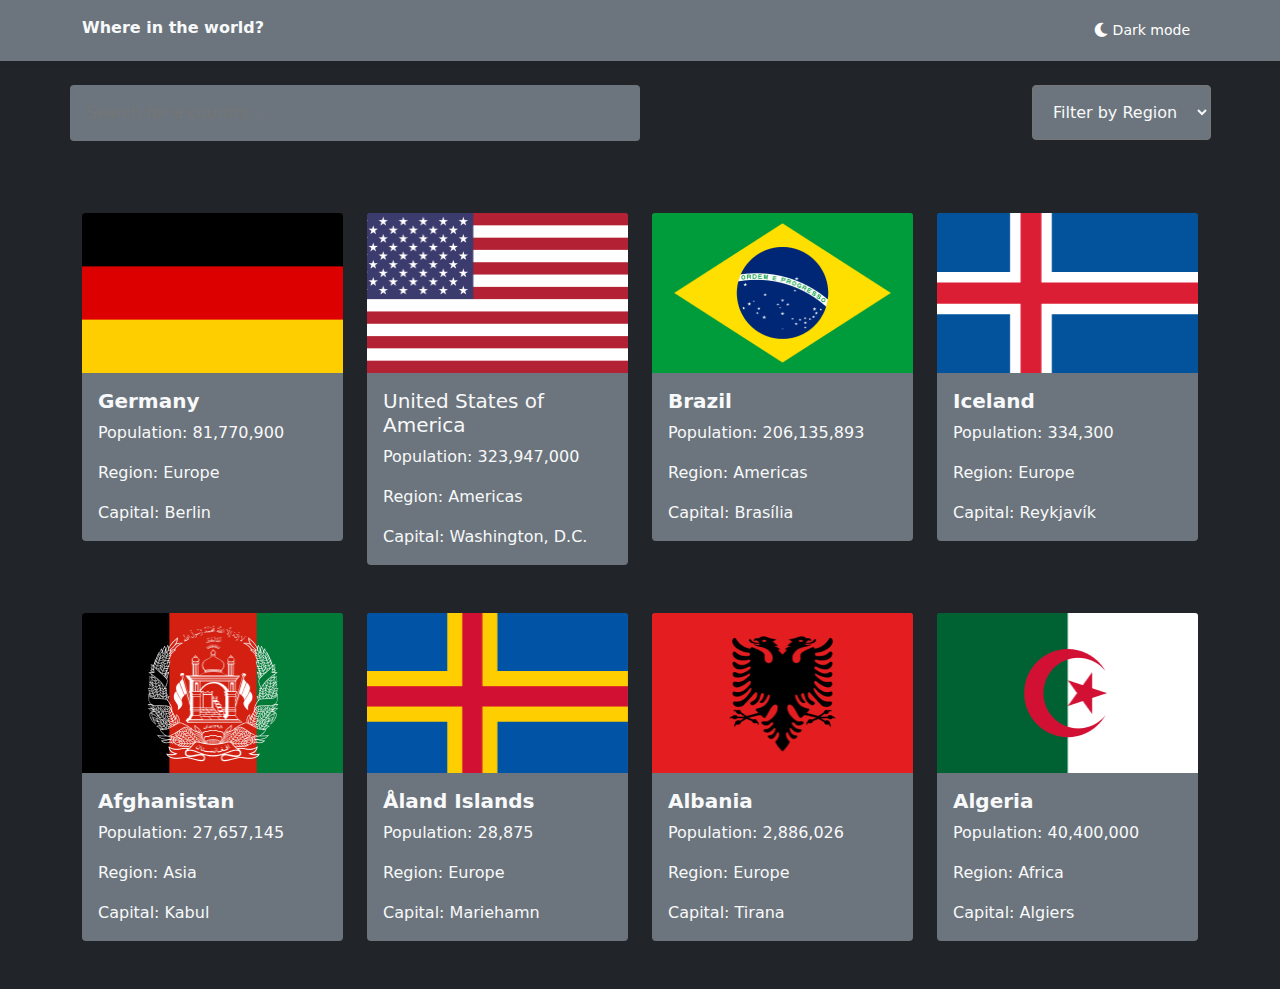
==== dark_bg.html @ 4a50930b "task_finished" ====
<!DOCTYPE html>
<html lang="en">
<head>
    <meta charset="UTF-8">
    <meta http-equiv="X-UA-Compatible" content="IE=edge">
    <meta name="viewport" content="width=device-width, initial-scale=1.0">
    <title>Document</title>
    <link rel="stylesheet" href="css/dark_style.css">
    <link rel="stylesheet" href="css/all.min.css">
    <link rel="stylesheet" href="css/fontawesome.min.css">
    <link href="css/bootstrap.min.css" rel="stylesheet">
    <script src="js/bootstrap.min.js"></script>
    <link rel="stylesheet" href="flag.html">
    <link rel="stylesheet" href="index.html">
</head>
<body class="bg-dark">
    <header class="site-header shadow-sm py-3 bg-secondary">
        <div class="container d-flex justify-content-between">
            <a class="text-light fw-bold text-decoration-none" href="#">Where in the world?</a>
            <a href="index.html">
                <button class="dark-btn__toggle btn-sm btn-dark"><i class="fas fa-moon"></i> Dark mode</button>
            </a>
        </div>
    </header>
    
    <!-- SITE CONTENT  -->
    
    <main class="site-content container">
        <form class="row my-4 justify-content-between" action="https://echo.htmlacadmy.ru" method="get">
            <input class="col-xl-6 col-lg-4 col-md-4 col-sm-12 col-xs-12 border-0 p-3 mb-sm-5 mb-xs-5 bg-secondary text-light rounded " type="search" name="search_countries" placeholder="Search for a country…">
            <div class="col-xl-2 col-lg-2 col-md-2 col-sm-4 col-xs-4 rounded">
                <select class="p-3 border-1 bg-secondary text-light rounded">
                    <option value="" selected disabled>Filter by Region</option>
                    <option value="africa">Africa</option>
                    <option value="america">America</option>
                    <option value="asia">Asia</option>
                    <option value="europe">Europe</option>
                    <option value="europe">Oceania</option>
                </select>
            </div>
        </form>
        <div class="row">
            <div class="col-xl-3 col-lg-4 col-md-6 col-sm-12 mb-5">
                <div class="card border-0 bg-secondary text-light">
                    <a href="/flag_dark_bg.html">
                        <img src="/img/Germany.png" class="card-img-top" width="267" height="160" alt="germaniya flag">
                    </a>
                    <div class="card-body">
                        <h3 class="card-title h5 fw-bold">Germany</h3>
                        <p class="card-text">Population: 81,770,900</p>
                        <p class="card-text">Region: Europe</p>
                        <p class="card-text">Capital: Berlin</p>
                    </div>
                </div>
            </div>
            <div class="col-xl-3 col-lg-4 col-md-6 col-sm-12 mb-5">
                <div class="card border-0 bg-secondary text-light">
                    <img src="/img/USA.png" class="card-img-top" width="267" height="160" alt="germaniya flag">
                    <div class="card-body">
                        <h3 class="card-title fs-5 fw-norm">United States of America</h3>
                        <p class="card-text">Population: 323,947,000</p>
                        <p class="card-text">Region: Americas</p>
                        <p class="card-text">Capital: Washington, D.C.</p>
                    </div>
                </div>
            </div>
            <div class="col-xl-3 col-lg-4 col-md-6 col-sm-12 mb-5">
                <div class="card border-0 bg-secondary text-light">
                    <img src="/img/Brazil.png" class="card-img-top" width="267" height="160" alt="germaniya flag">
                    <div class="card-body">
                        <h3 class="card-title h5 fw-bold">Brazil</h3>
                        <p class="card-text">Population: 206,135,893</p>
                        <p class="card-text">Region: Americas</p>
                        <p class="card-text">Capital: Brasília</p>
                    </div>
                </div>
            </div>
            <div class="col-xl-3 col-lg-4 col-md-6 col-sm-12 mb-5">
                <div class="card border-0 bg-secondary text-light">
                    <img src="/img/Iceland.png" class="card-img-top" width="267" height="160" alt="germaniya flag">
                    <div class="card-body">
                        <h3 class="card-title h5 fw-bold">Iceland</h3>
                        <p class="card-text">Population: 334,300</p>
                        <p class="card-text">Region: Europe</p>
                        <p class="card-text">Capital: Reykjavík</p>
                    </div>
                </div>
            </div>
            <div class="col-xl-3 col-lg-4 col-md-6 col-sm-12 mb-5">
                <div class="card border-0 bg-secondary text-light">
                    <img src="/img/Afghanistan.png" class="card-img-top" width="267" height="160" alt="germaniya flag">
                    <div class="card-body">
                        <h3 class="card-title h5 fw-bold">Afghanistan</h3>
                        <p class="card-text">Population: 27,657,145</p>
                        <p class="card-text">Region: Asia</p>
                        <p class="card-text">Capital: Kabul</p>
                    </div>
                </div>
            </div>
            <div class="col-xl-3 col-lg-4 col-md-6 col-sm-12 mb-5">
                <div class="card border-0 bg-secondary text-light">
                    <img src="/img/Aland.png" class="card-img-top" width="267" height="160" alt="germaniya flag">
                    <div class="card-body">
                        <h3 class="card-title h5 fw-bold">Åland Islands</h3>
                        <p class="card-text">Population: 28,875</p>
                        <p class="card-text">Region: Europe</p>
                        <p class="card-text">Capital: Mariehamn</p>
                    </div>
                </div>
            </div>
            <div class="col-xl-3 col-lg-4 col-md-6 col-sm-12 mb-5">
                <div class="card border-0 bg-secondary text-light">
                    <img src="/img/Albania.png" class="card-img-top" width="267" height="160" alt="germaniya flag">
                    <div class="card-body">
                        <h3 class="card-title h5 fw-bold">Albania</h3>
                        <p class="card-text">Population: 2,886,026</p>
                        <p class="card-text">Region: Europe</p>
                        <p class="card-text">Capital: Tirana</p>
                    </div>
                </div>
            </div>
            <div class="col-xl-3 col-lg-4 col-md-6 col-sm-12">
                <div class="card border-0 bg-secondary text-light">
                    <img src="/img/Algeria.png" class="card-img-top" width="267" height="160" alt="germaniya flag">
                    <div class="card-body">
                        <h3 class="card-title h5 fw-bold">Algeria</h3>
                        <p class="card-text">Population: 40,400,000</p>
                        <p class="card-text">Region: Africa</p>
                        <p class="card-text">Capital: Algiers</p>
                    </div>
                </div>
            </div>    
        </div>    
    </main>
</body>
</html>
---- css/dark_style.css ----
.dark-btn__toggle {
    border: 0 !important;
    background-color: transparent !important;
}
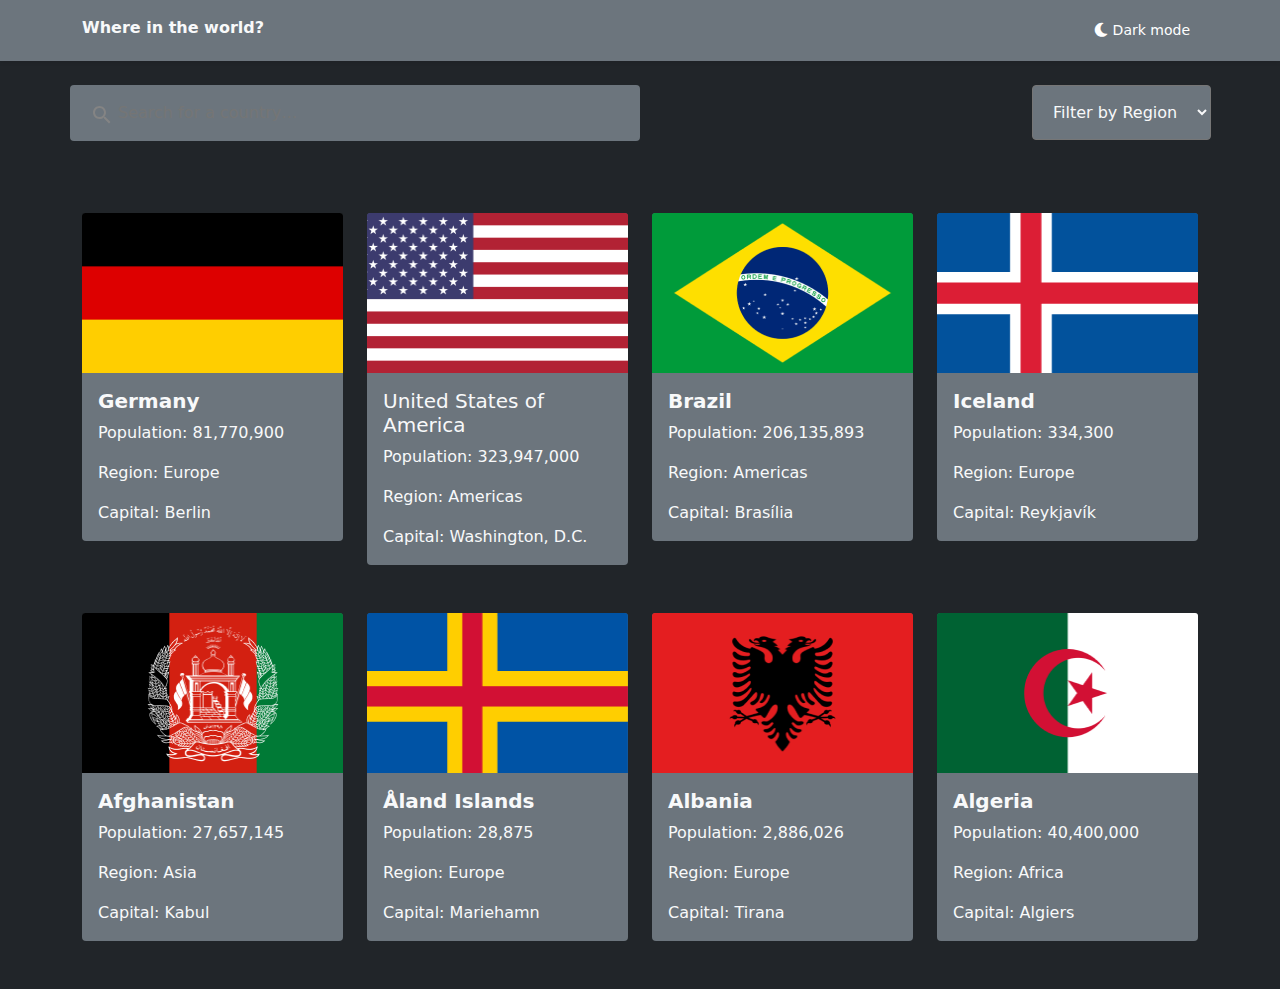
==== commit 61713acf: "complited" ====
--- a/dark_bg.html
+++ b/dark_bg.html
@@ -26,8 +26,9 @@
     <!-- SITE CONTENT  -->
     
     <main class="site-content container">
-        <form class="row my-4 justify-content-between" action="https://echo.htmlacadmy.ru" method="get">
-            <input class="col-xl-6 col-lg-4 col-md-4 col-sm-12 col-xs-12 border-0 p-3 mb-sm-5 mb-xs-5 bg-secondary text-light rounded " type="search" name="search_countries" placeholder="Search for a country…">
+        <form class="row my-4 justify-content-between box" action="https://echo.htmlacadmy.ru" method="get">
+            <div class="search"></div>
+            <input class="col-xl-6 col-lg-4 col-md-4 col-sm-12 col-xs-12 border-0 p-3 ps-5 mb-sm-5 mb-xs-5 bg-secondary text-light rounded " type="search" name="search_countries" placeholder="Search for a country…">
             <div class="col-xl-2 col-lg-2 col-md-2 col-sm-4 col-xs-4 rounded">
                 <select class="p-3 border-1 bg-secondary text-light rounded">
                     <option value="" selected disabled>Filter by Region</option>
--- a/css/dark_style.css
+++ b/css/dark_style.css
@@ -1,4 +1,16 @@
 .dark-btn__toggle {
     border: 0 !important;
     background-color: transparent !important;
+}
+
+.box {
+    position: relative;
+}
+.search::after {
+    content: url(/img/icon-search-black.svg);
+    position: absolute;
+    width: 18px;
+    height: 18px;
+    left: 2%;
+    top: 20%;
 }